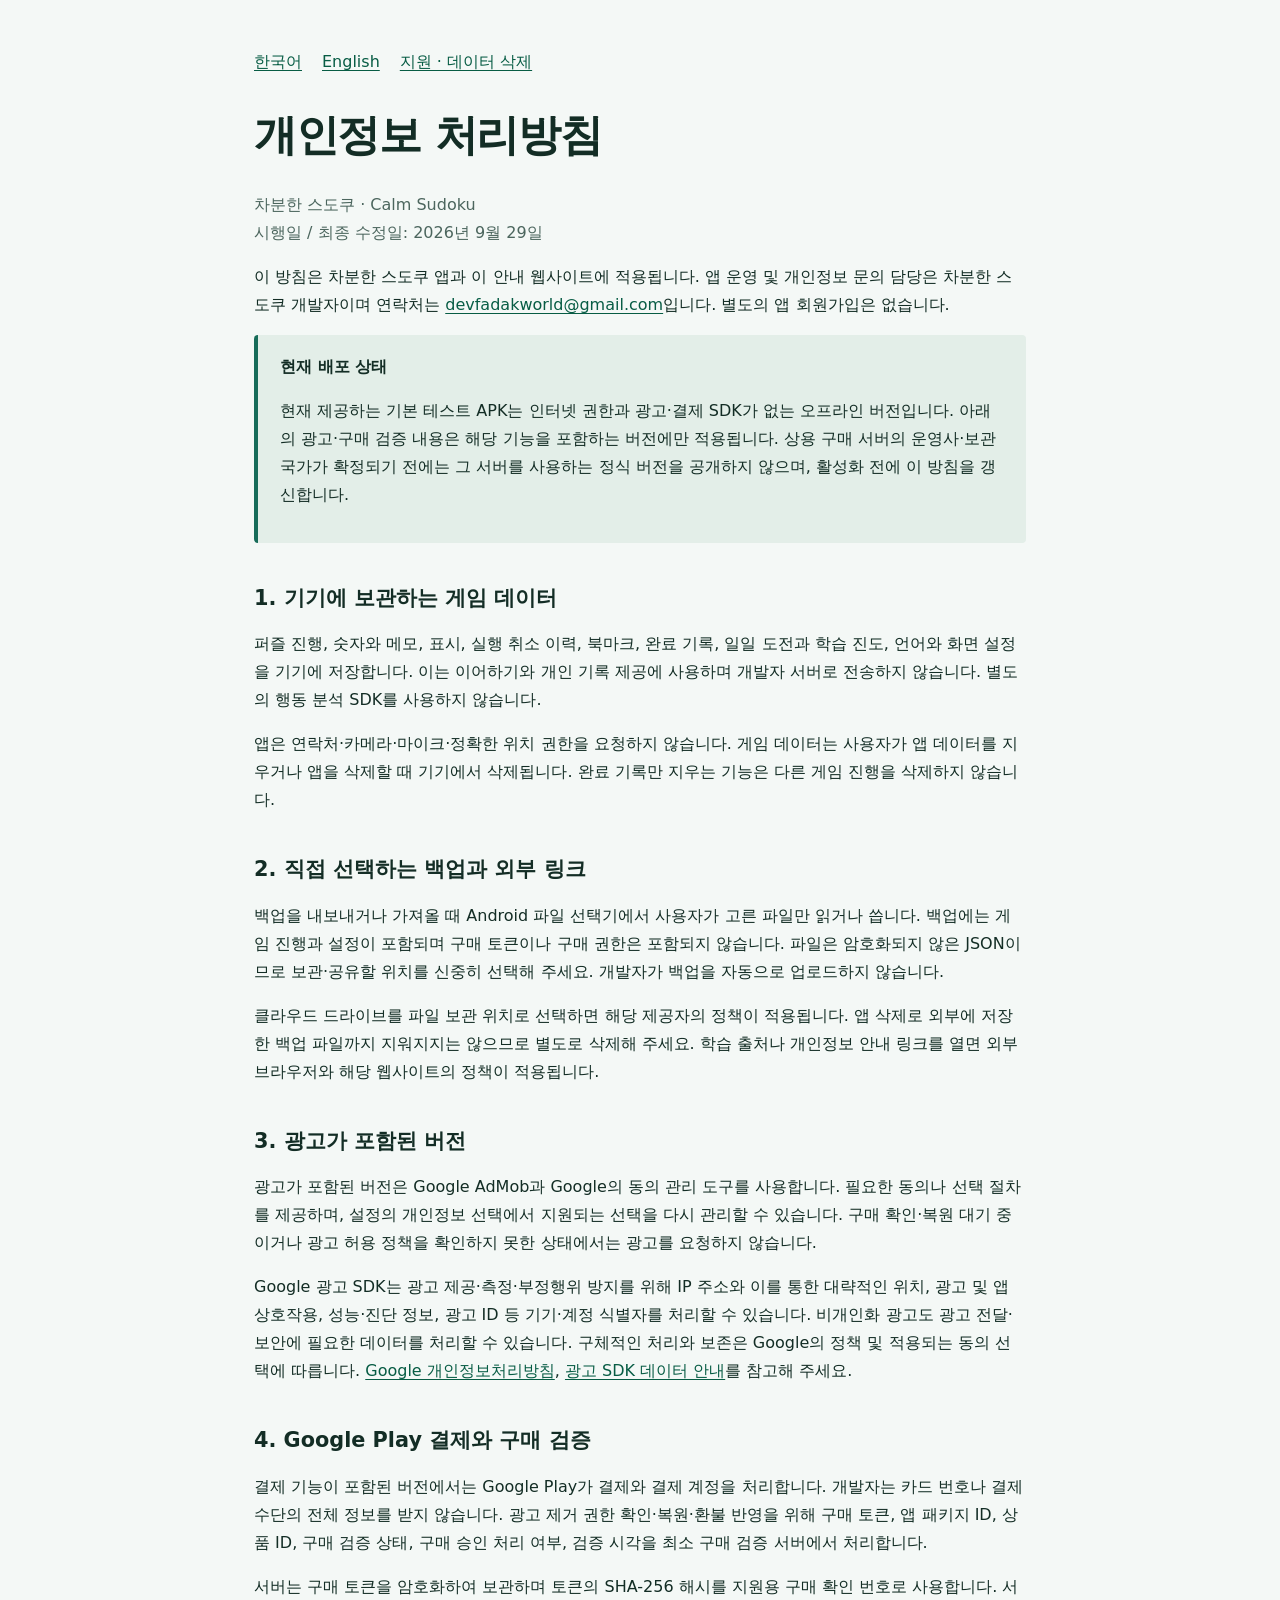
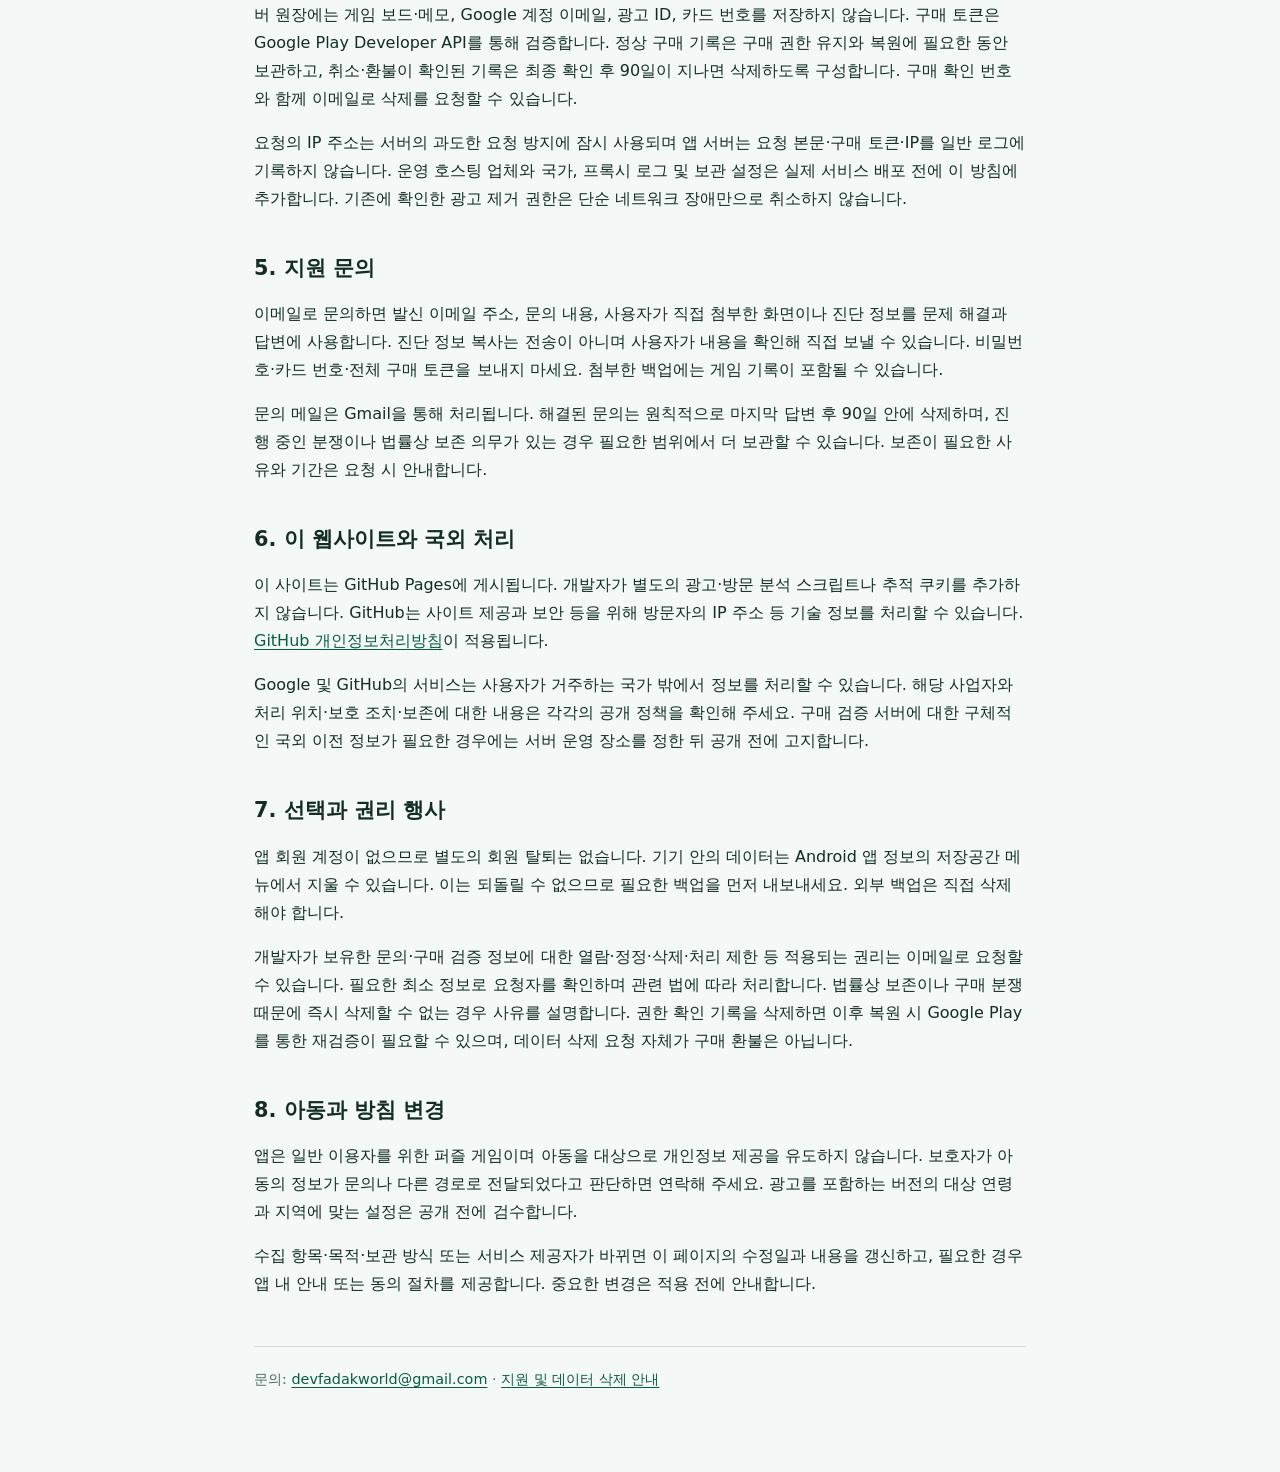
==== index.html @ 7352ee3d "Publish bilingual Sudoku privacy policy and support" ====
<!doctype html><html lang="ko"><head><meta charset="utf-8"><meta name="viewport" content="width=device-width,initial-scale=1"><meta name="description" content="차분한 스도쿠의 개인정보 처리방침과 데이터 삭제 안내"><meta http-equiv="Content-Security-Policy" content="default-src 'none'; style-src 'self'; base-uri 'none'; form-action 'none'"><title>개인정보 처리방침 · 차분한 스도쿠</title><link rel="stylesheet" href="style.css"></head><body><main>
<nav aria-label="언어와 지원"><a href="index.html" aria-current="page">한국어</a><a href="en.html" lang="en">English</a><a href="support.html">지원 · 데이터 삭제</a></nav>
<h1>개인정보 처리방침</h1><p class="meta">차분한 스도쿠 · Calm Sudoku<br>시행일 / 최종 수정일: 2026년 9월 29일</p>
<p>이 방침은 차분한 스도쿠 앱과 이 안내 웹사이트에 적용됩니다. 앱 운영 및 개인정보 문의 담당은 차분한 스도쿠 개발자이며 연락처는 <a href="mailto:devfadakworld@gmail.com">devfadakworld@gmail.com</a>입니다. 별도의 앱 회원가입은 없습니다.</p>
<div class="notice"><strong>현재 배포 상태</strong><p>현재 제공하는 기본 테스트 APK는 인터넷 권한과 광고·결제 SDK가 없는 오프라인 버전입니다. 아래의 광고·구매 검증 내용은 해당 기능을 포함하는 버전에만 적용됩니다. 상용 구매 서버의 운영사·보관 국가가 확정되기 전에는 그 서버를 사용하는 정식 버전을 공개하지 않으며, 활성화 전에 이 방침을 갱신합니다.</p></div>
<h2>1. 기기에 보관하는 게임 데이터</h2><p>퍼즐 진행, 숫자와 메모, 표시, 실행 취소 이력, 북마크, 완료 기록, 일일 도전과 학습 진도, 언어와 화면 설정을 기기에 저장합니다. 이는 이어하기와 개인 기록 제공에 사용하며 개발자 서버로 전송하지 않습니다. 별도의 행동 분석 SDK를 사용하지 않습니다.</p><p>앱은 연락처·카메라·마이크·정확한 위치 권한을 요청하지 않습니다. 게임 데이터는 사용자가 앱 데이터를 지우거나 앱을 삭제할 때 기기에서 삭제됩니다. 완료 기록만 지우는 기능은 다른 게임 진행을 삭제하지 않습니다.</p>
<h2>2. 직접 선택하는 백업과 외부 링크</h2><p>백업을 내보내거나 가져올 때 Android 파일 선택기에서 사용자가 고른 파일만 읽거나 씁니다. 백업에는 게임 진행과 설정이 포함되며 구매 토큰이나 구매 권한은 포함되지 않습니다. 파일은 암호화되지 않은 JSON이므로 보관·공유할 위치를 신중히 선택해 주세요. 개발자가 백업을 자동으로 업로드하지 않습니다.</p><p>클라우드 드라이브를 파일 보관 위치로 선택하면 해당 제공자의 정책이 적용됩니다. 앱 삭제로 외부에 저장한 백업 파일까지 지워지지는 않으므로 별도로 삭제해 주세요. 학습 출처나 개인정보 안내 링크를 열면 외부 브라우저와 해당 웹사이트의 정책이 적용됩니다.</p>
<h2>3. 광고가 포함된 버전</h2><p>광고가 포함된 버전은 Google AdMob과 Google의 동의 관리 도구를 사용합니다. 필요한 동의나 선택 절차를 제공하며, 설정의 개인정보 선택에서 지원되는 선택을 다시 관리할 수 있습니다. 구매 확인·복원 대기 중이거나 광고 허용 정책을 확인하지 못한 상태에서는 광고를 요청하지 않습니다.</p><p>Google 광고 SDK는 광고 제공·측정·부정행위 방지를 위해 IP 주소와 이를 통한 대략적인 위치, 광고 및 앱 상호작용, 성능·진단 정보, 광고 ID 등 기기·계정 식별자를 처리할 수 있습니다. 비개인화 광고도 광고 전달·보안에 필요한 데이터를 처리할 수 있습니다. 구체적인 처리와 보존은 Google의 정책 및 적용되는 동의 선택에 따릅니다. <a href="https://policies.google.com/privacy">Google 개인정보처리방침</a>, <a href="https://developers.google.com/admob/android/privacy/play-data-disclosure">광고 SDK 데이터 안내</a>를 참고해 주세요.</p>
<h2>4. Google Play 결제와 구매 검증</h2><p>결제 기능이 포함된 버전에서는 Google Play가 결제와 결제 계정을 처리합니다. 개발자는 카드 번호나 결제 수단의 전체 정보를 받지 않습니다. 광고 제거 권한 확인·복원·환불 반영을 위해 구매 토큰, 앱 패키지 ID, 상품 ID, 구매 검증 상태, 구매 승인 처리 여부, 검증 시각을 최소 구매 검증 서버에서 처리합니다.</p><p>서버는 구매 토큰을 암호화하여 보관하며 토큰의 SHA-256 해시를 지원용 구매 확인 번호로 사용합니다. 서버 원장에는 게임 보드·메모, Google 계정 이메일, 광고 ID, 카드 번호를 저장하지 않습니다. 구매 토큰은 Google Play Developer API를 통해 검증합니다. 정상 구매 기록은 구매 권한 유지와 복원에 필요한 동안 보관하고, 취소·환불이 확인된 기록은 최종 확인 후 90일이 지나면 삭제하도록 구성합니다. 구매 확인 번호와 함께 이메일로 삭제를 요청할 수 있습니다.</p><p>요청의 IP 주소는 서버의 과도한 요청 방지에 잠시 사용되며 앱 서버는 요청 본문·구매 토큰·IP를 일반 로그에 기록하지 않습니다. 운영 호스팅 업체와 국가, 프록시 로그 및 보관 설정은 실제 서비스 배포 전에 이 방침에 추가합니다. 기존에 확인한 광고 제거 권한은 단순 네트워크 장애만으로 취소하지 않습니다.</p>
<h2>5. 지원 문의</h2><p>이메일로 문의하면 발신 이메일 주소, 문의 내용, 사용자가 직접 첨부한 화면이나 진단 정보를 문제 해결과 답변에 사용합니다. 진단 정보 복사는 전송이 아니며 사용자가 내용을 확인해 직접 보낼 수 있습니다. 비밀번호·카드 번호·전체 구매 토큰을 보내지 마세요. 첨부한 백업에는 게임 기록이 포함될 수 있습니다.</p><p>문의 메일은 Gmail을 통해 처리됩니다. 해결된 문의는 원칙적으로 마지막 답변 후 90일 안에 삭제하며, 진행 중인 분쟁이나 법률상 보존 의무가 있는 경우 필요한 범위에서 더 보관할 수 있습니다. 보존이 필요한 사유와 기간은 요청 시 안내합니다.</p>
<h2>6. 이 웹사이트와 국외 처리</h2><p>이 사이트는 GitHub Pages에 게시됩니다. 개발자가 별도의 광고·방문 분석 스크립트나 추적 쿠키를 추가하지 않습니다. GitHub는 사이트 제공과 보안 등을 위해 방문자의 IP 주소 등 기술 정보를 처리할 수 있습니다. <a href="https://docs.github.com/en/site-policy/privacy-policies/github-general-privacy-statement">GitHub 개인정보처리방침</a>이 적용됩니다.</p><p>Google 및 GitHub의 서비스는 사용자가 거주하는 국가 밖에서 정보를 처리할 수 있습니다. 해당 사업자와 처리 위치·보호 조치·보존에 대한 내용은 각각의 공개 정책을 확인해 주세요. 구매 검증 서버에 대한 구체적인 국외 이전 정보가 필요한 경우에는 서버 운영 장소를 정한 뒤 공개 전에 고지합니다.</p>
<h2>7. 선택과 권리 행사</h2><p>앱 회원 계정이 없으므로 별도의 회원 탈퇴는 없습니다. 기기 안의 데이터는 Android 앱 정보의 저장공간 메뉴에서 지울 수 있습니다. 이는 되돌릴 수 없으므로 필요한 백업을 먼저 내보내세요. 외부 백업은 직접 삭제해야 합니다.</p><p>개발자가 보유한 문의·구매 검증 정보에 대한 열람·정정·삭제·처리 제한 등 적용되는 권리는 이메일로 요청할 수 있습니다. 필요한 최소 정보로 요청자를 확인하며 관련 법에 따라 처리합니다. 법률상 보존이나 구매 분쟁 때문에 즉시 삭제할 수 없는 경우 사유를 설명합니다. 권한 확인 기록을 삭제하면 이후 복원 시 Google Play를 통한 재검증이 필요할 수 있으며, 데이터 삭제 요청 자체가 구매 환불은 아닙니다.</p>
<h2>8. 아동과 방침 변경</h2><p>앱은 일반 이용자를 위한 퍼즐 게임이며 아동을 대상으로 개인정보 제공을 유도하지 않습니다. 보호자가 아동의 정보가 문의나 다른 경로로 전달되었다고 판단하면 연락해 주세요. 광고를 포함하는 버전의 대상 연령과 지역에 맞는 설정은 공개 전에 검수합니다.</p><p>수집 항목·목적·보관 방식 또는 서비스 제공자가 바뀌면 이 페이지의 수정일과 내용을 갱신하고, 필요한 경우 앱 내 안내 또는 동의 절차를 제공합니다. 중요한 변경은 적용 전에 안내합니다.</p>
<footer>문의: <a href="mailto:devfadakworld@gmail.com">devfadakworld@gmail.com</a> · <a href="support.html">지원 및 데이터 삭제 안내</a></footer>
</main></body></html>
---- style.css ----
:root{font-family:system-ui,-apple-system,'Segoe UI',sans-serif;color:#132d25;background:#f4f8f6;line-height:1.75}*{box-sizing:border-box}body{margin:0}main{max-width:820px;margin:auto;padding:48px 24px 80px}nav{display:flex;gap:20px;flex-wrap:wrap;margin-bottom:32px}a{color:#075c44;text-underline-offset:3px}a:focus-visible{outline:3px solid #176c59;outline-offset:4px}h1{font-size:clamp(1.8rem,6vw,2.7rem);line-height:1.25;letter-spacing:-.03em}h2{font-size:1.3rem;line-height:1.45;margin-top:40px}p,li{overflow-wrap:anywhere}li{margin:8px 0}.meta{color:#4c665e}.notice{padding:18px 22px;background:#e3eee8;border-left:4px solid #176c59;border-radius:4px}footer{border-top:1px solid #cadbd1;margin-top:48px;padding-top:20px;color:#4c665e;font-size:.9rem}@media(prefers-color-scheme:dark){:root{background:#10231c;color:#edf6f1}a{color:#99e3c6}.notice{background:#203e31}.meta,footer{color:#b2c7bc}}
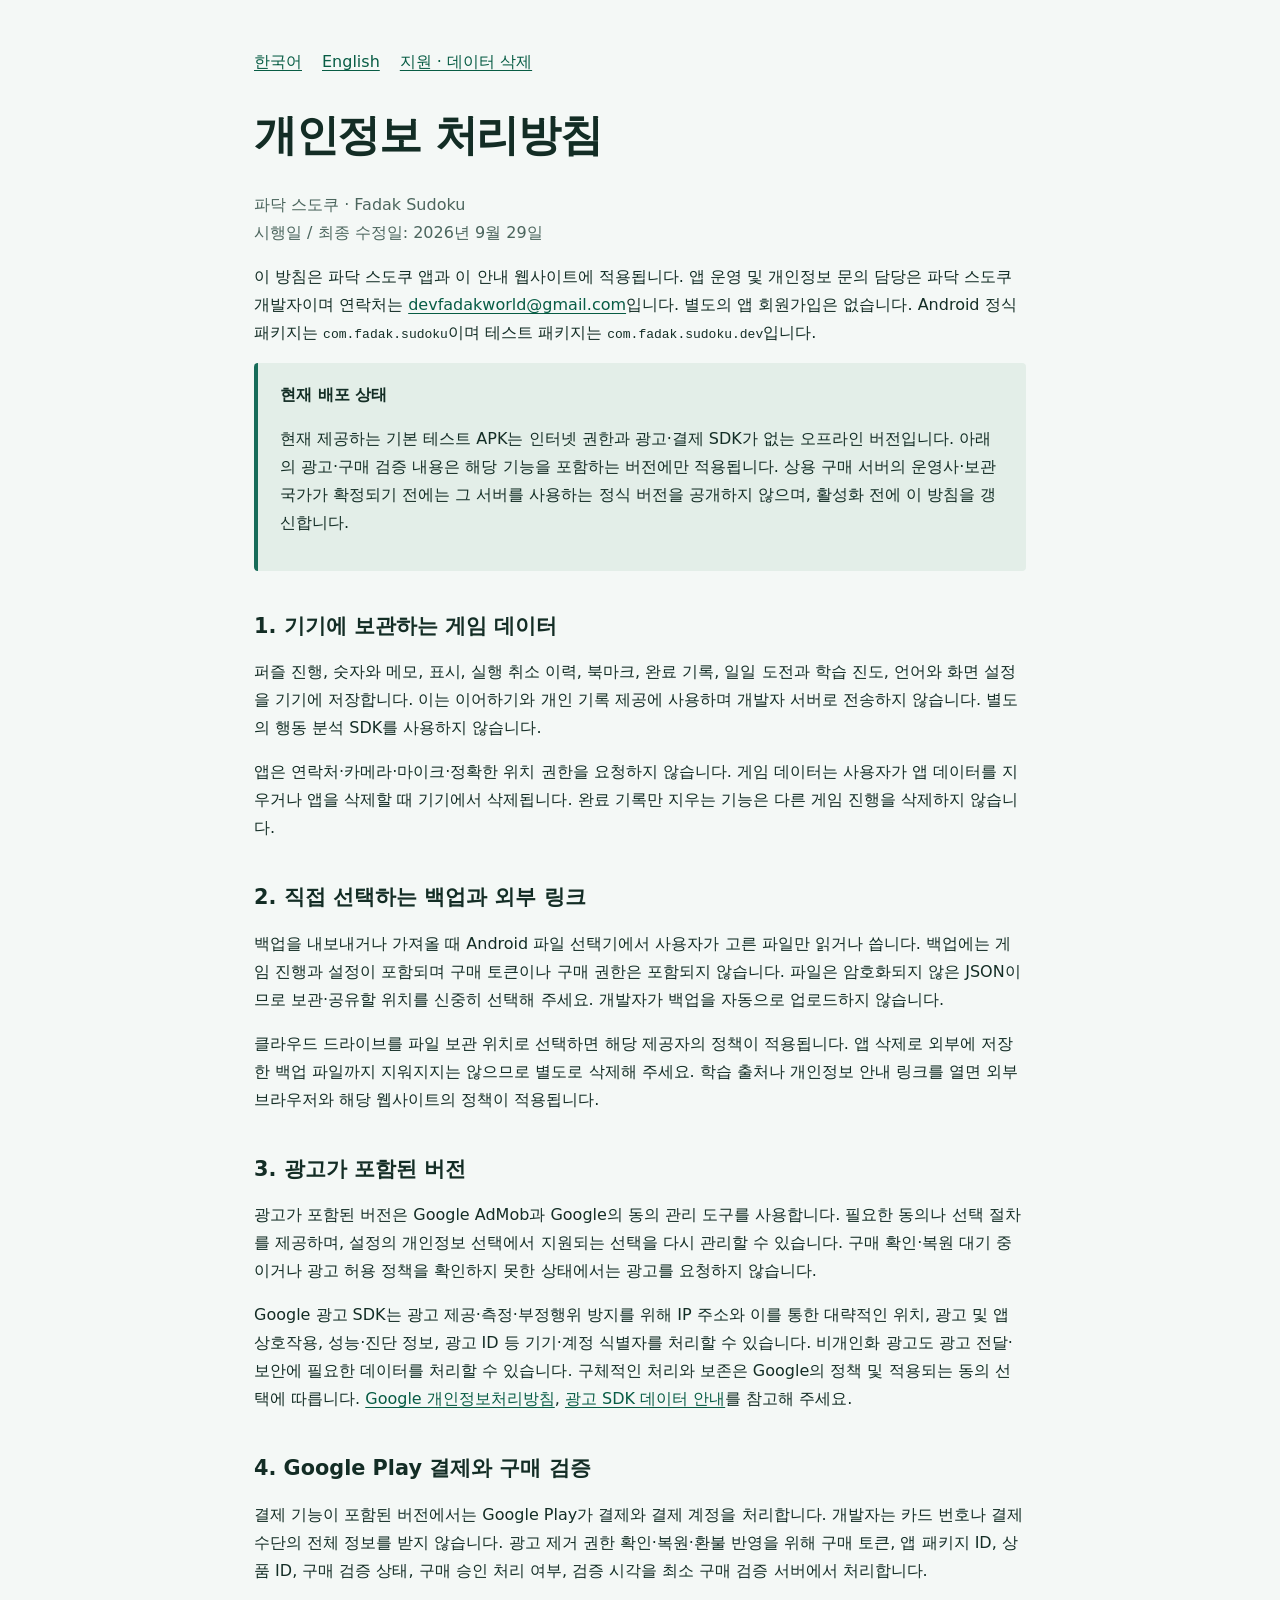
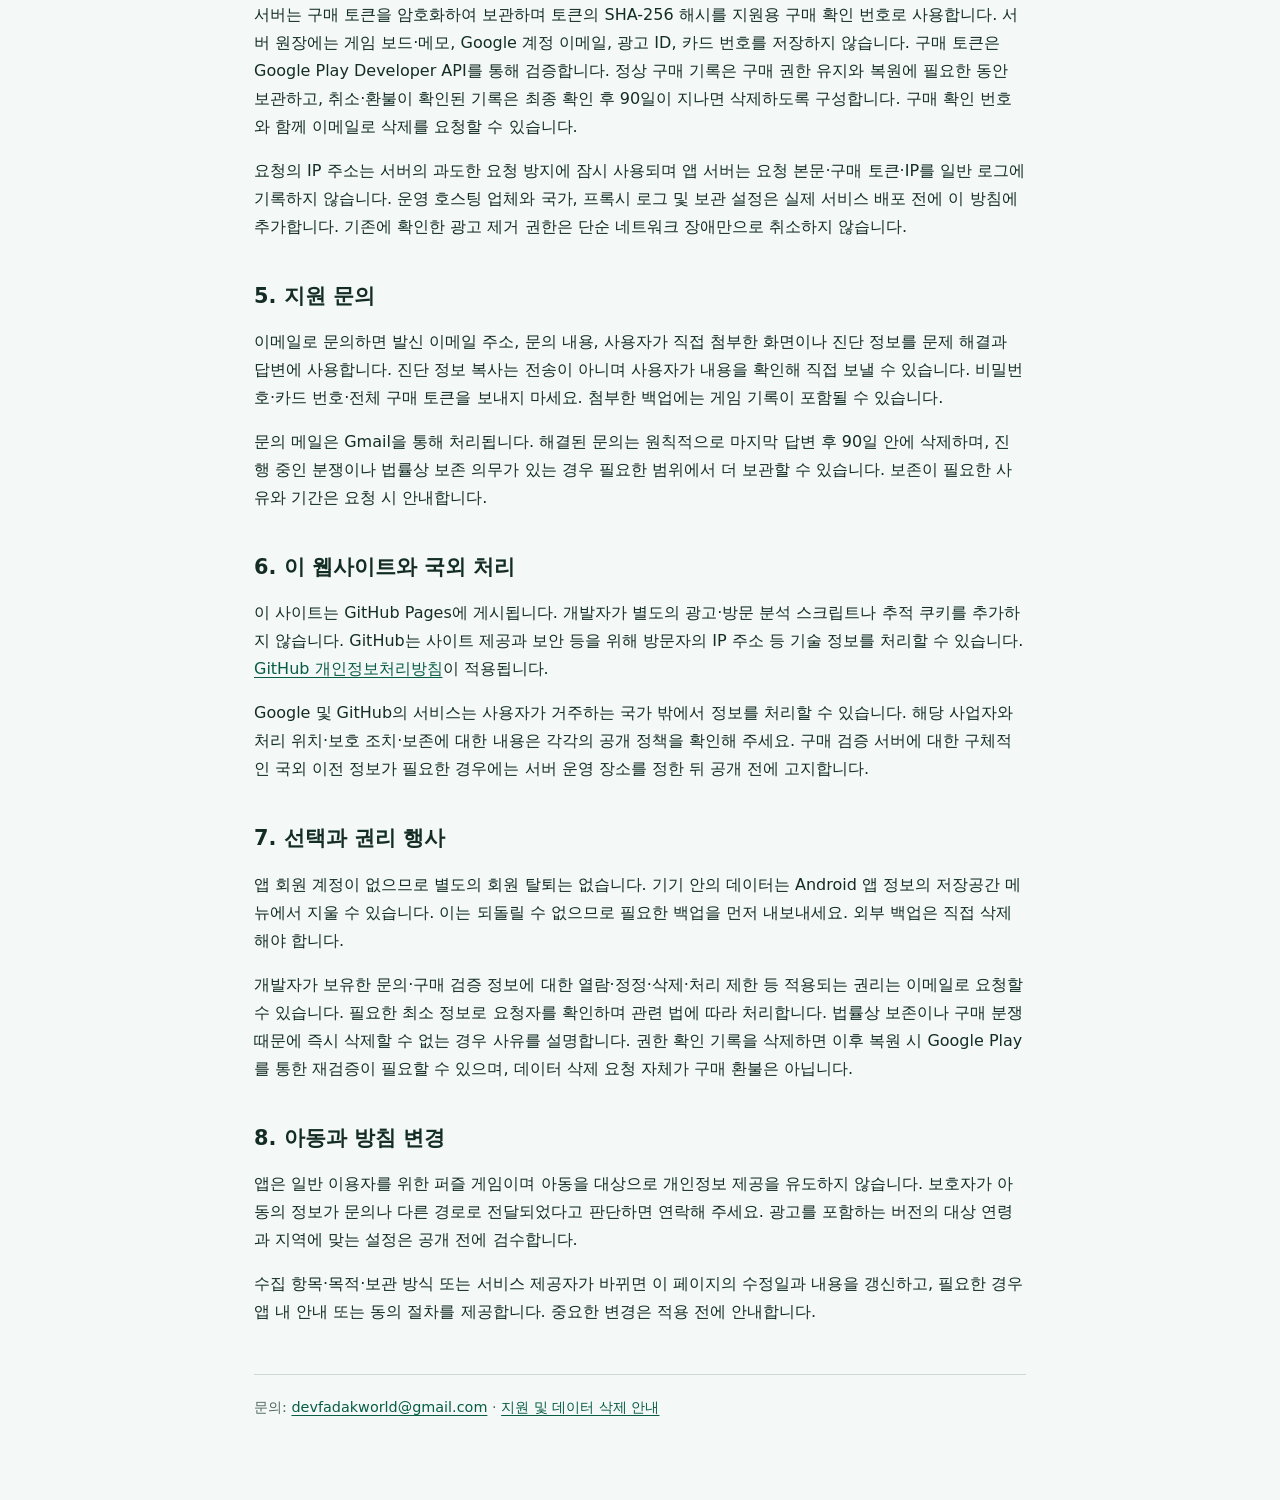
==== commit 63a9f1db: "Set Fadak Sudoku app identity and Android package" ====
--- a/index.html
+++ b/index.html
@@ -1,7 +1,7 @@
-<!doctype html><html lang="ko"><head><meta charset="utf-8"><meta name="viewport" content="width=device-width,initial-scale=1"><meta name="description" content="차분한 스도쿠의 개인정보 처리방침과 데이터 삭제 안내"><meta http-equiv="Content-Security-Policy" content="default-src 'none'; style-src 'self'; base-uri 'none'; form-action 'none'"><title>개인정보 처리방침 · 차분한 스도쿠</title><link rel="stylesheet" href="style.css"></head><body><main>
+<!doctype html><html lang="ko"><head><meta charset="utf-8"><meta name="viewport" content="width=device-width,initial-scale=1"><meta name="description" content="파닥 스도쿠의 개인정보 처리방침과 데이터 삭제 안내"><meta http-equiv="Content-Security-Policy" content="default-src 'none'; style-src 'self'; base-uri 'none'; form-action 'none'"><title>개인정보 처리방침 · 파닥 스도쿠</title><link rel="stylesheet" href="style.css"></head><body><main>
 <nav aria-label="언어와 지원"><a href="index.html" aria-current="page">한국어</a><a href="en.html" lang="en">English</a><a href="support.html">지원 · 데이터 삭제</a></nav>
-<h1>개인정보 처리방침</h1><p class="meta">차분한 스도쿠 · Calm Sudoku<br>시행일 / 최종 수정일: 2026년 9월 29일</p>
-<p>이 방침은 차분한 스도쿠 앱과 이 안내 웹사이트에 적용됩니다. 앱 운영 및 개인정보 문의 담당은 차분한 스도쿠 개발자이며 연락처는 <a href="mailto:devfadakworld@gmail.com">devfadakworld@gmail.com</a>입니다. 별도의 앱 회원가입은 없습니다.</p>
+<h1>개인정보 처리방침</h1><p class="meta">파닥 스도쿠 · Fadak Sudoku<br>시행일 / 최종 수정일: 2026년 9월 29일</p>
+<p>이 방침은 파닥 스도쿠 앱과 이 안내 웹사이트에 적용됩니다. 앱 운영 및 개인정보 문의 담당은 파닥 스도쿠 개발자이며 연락처는 <a href="mailto:devfadakworld@gmail.com">devfadakworld@gmail.com</a>입니다. 별도의 앱 회원가입은 없습니다. Android 정식 패키지는 <code>com.fadak.sudoku</code>이며 테스트 패키지는 <code>com.fadak.sudoku.dev</code>입니다.</p>
 <div class="notice"><strong>현재 배포 상태</strong><p>현재 제공하는 기본 테스트 APK는 인터넷 권한과 광고·결제 SDK가 없는 오프라인 버전입니다. 아래의 광고·구매 검증 내용은 해당 기능을 포함하는 버전에만 적용됩니다. 상용 구매 서버의 운영사·보관 국가가 확정되기 전에는 그 서버를 사용하는 정식 버전을 공개하지 않으며, 활성화 전에 이 방침을 갱신합니다.</p></div>
 <h2>1. 기기에 보관하는 게임 데이터</h2><p>퍼즐 진행, 숫자와 메모, 표시, 실행 취소 이력, 북마크, 완료 기록, 일일 도전과 학습 진도, 언어와 화면 설정을 기기에 저장합니다. 이는 이어하기와 개인 기록 제공에 사용하며 개발자 서버로 전송하지 않습니다. 별도의 행동 분석 SDK를 사용하지 않습니다.</p><p>앱은 연락처·카메라·마이크·정확한 위치 권한을 요청하지 않습니다. 게임 데이터는 사용자가 앱 데이터를 지우거나 앱을 삭제할 때 기기에서 삭제됩니다. 완료 기록만 지우는 기능은 다른 게임 진행을 삭제하지 않습니다.</p>
 <h2>2. 직접 선택하는 백업과 외부 링크</h2><p>백업을 내보내거나 가져올 때 Android 파일 선택기에서 사용자가 고른 파일만 읽거나 씁니다. 백업에는 게임 진행과 설정이 포함되며 구매 토큰이나 구매 권한은 포함되지 않습니다. 파일은 암호화되지 않은 JSON이므로 보관·공유할 위치를 신중히 선택해 주세요. 개발자가 백업을 자동으로 업로드하지 않습니다.</p><p>클라우드 드라이브를 파일 보관 위치로 선택하면 해당 제공자의 정책이 적용됩니다. 앱 삭제로 외부에 저장한 백업 파일까지 지워지지는 않으므로 별도로 삭제해 주세요. 학습 출처나 개인정보 안내 링크를 열면 외부 브라우저와 해당 웹사이트의 정책이 적용됩니다.</p>
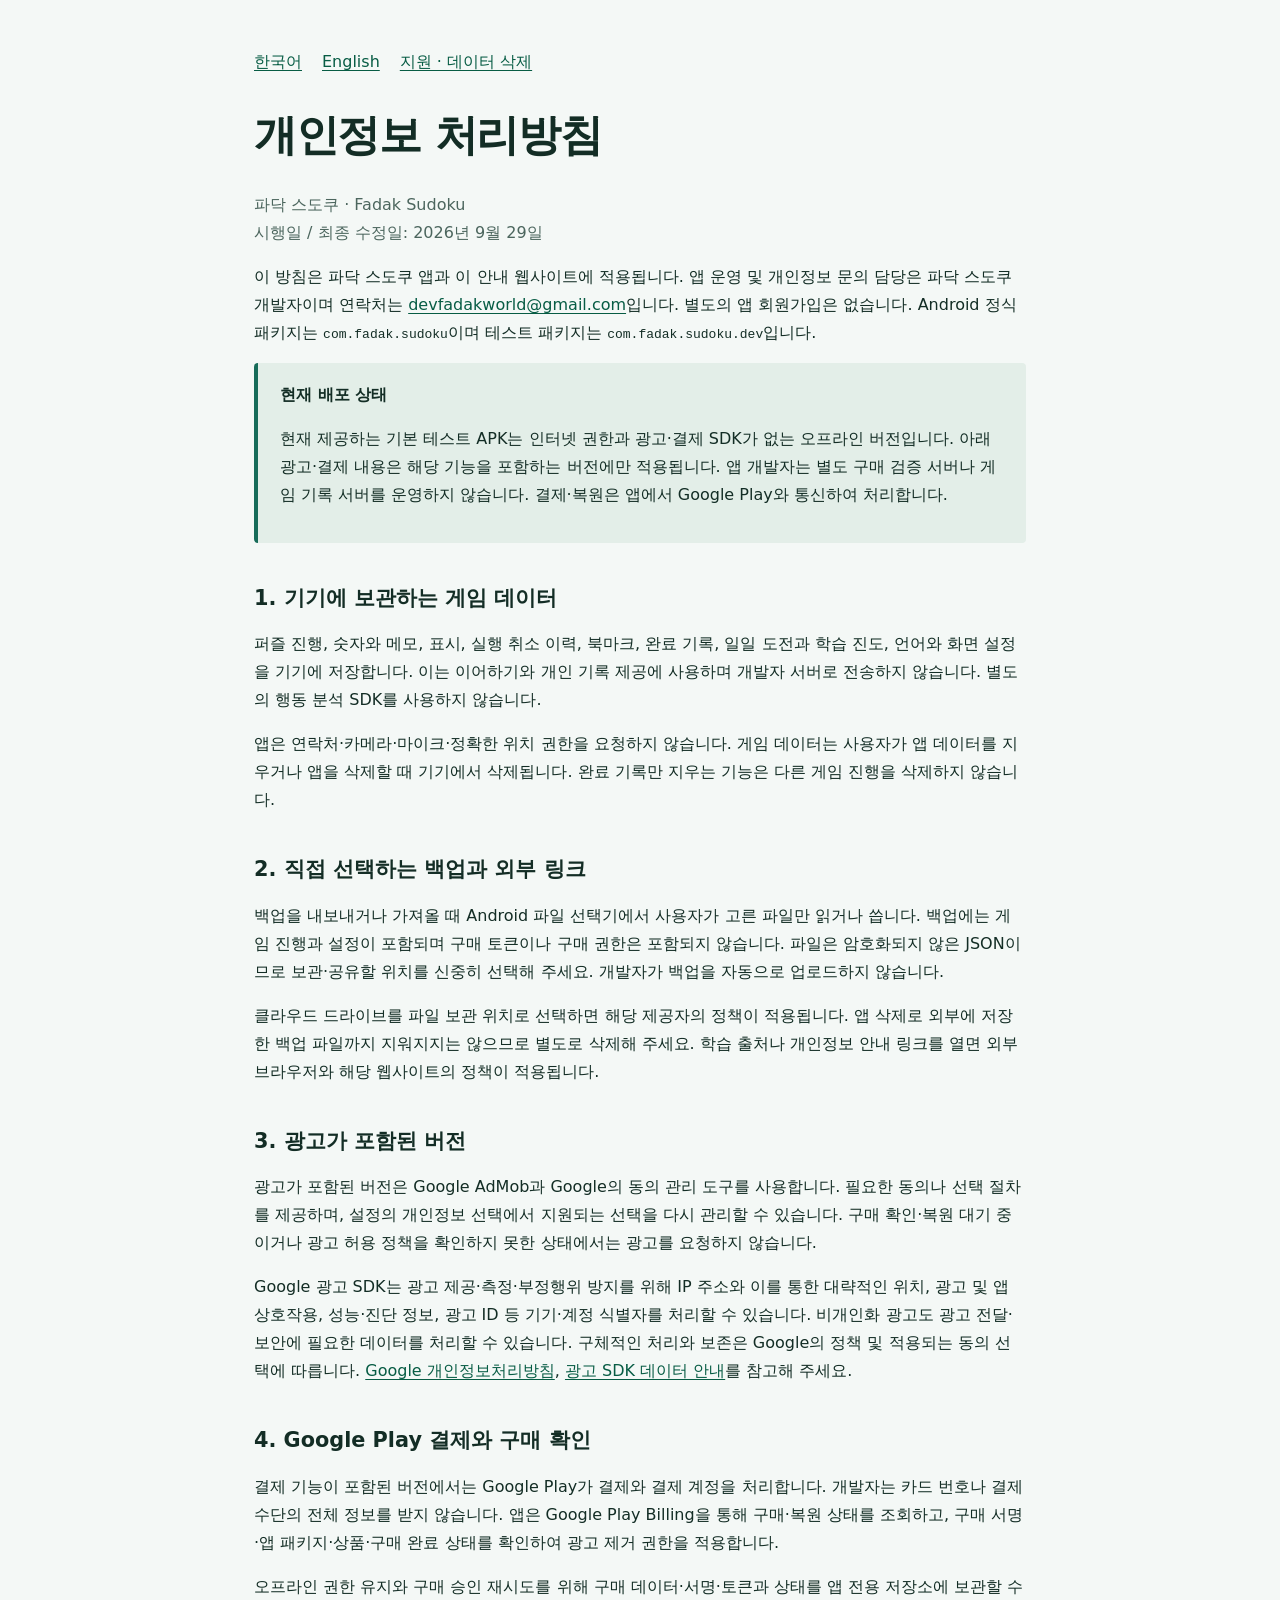
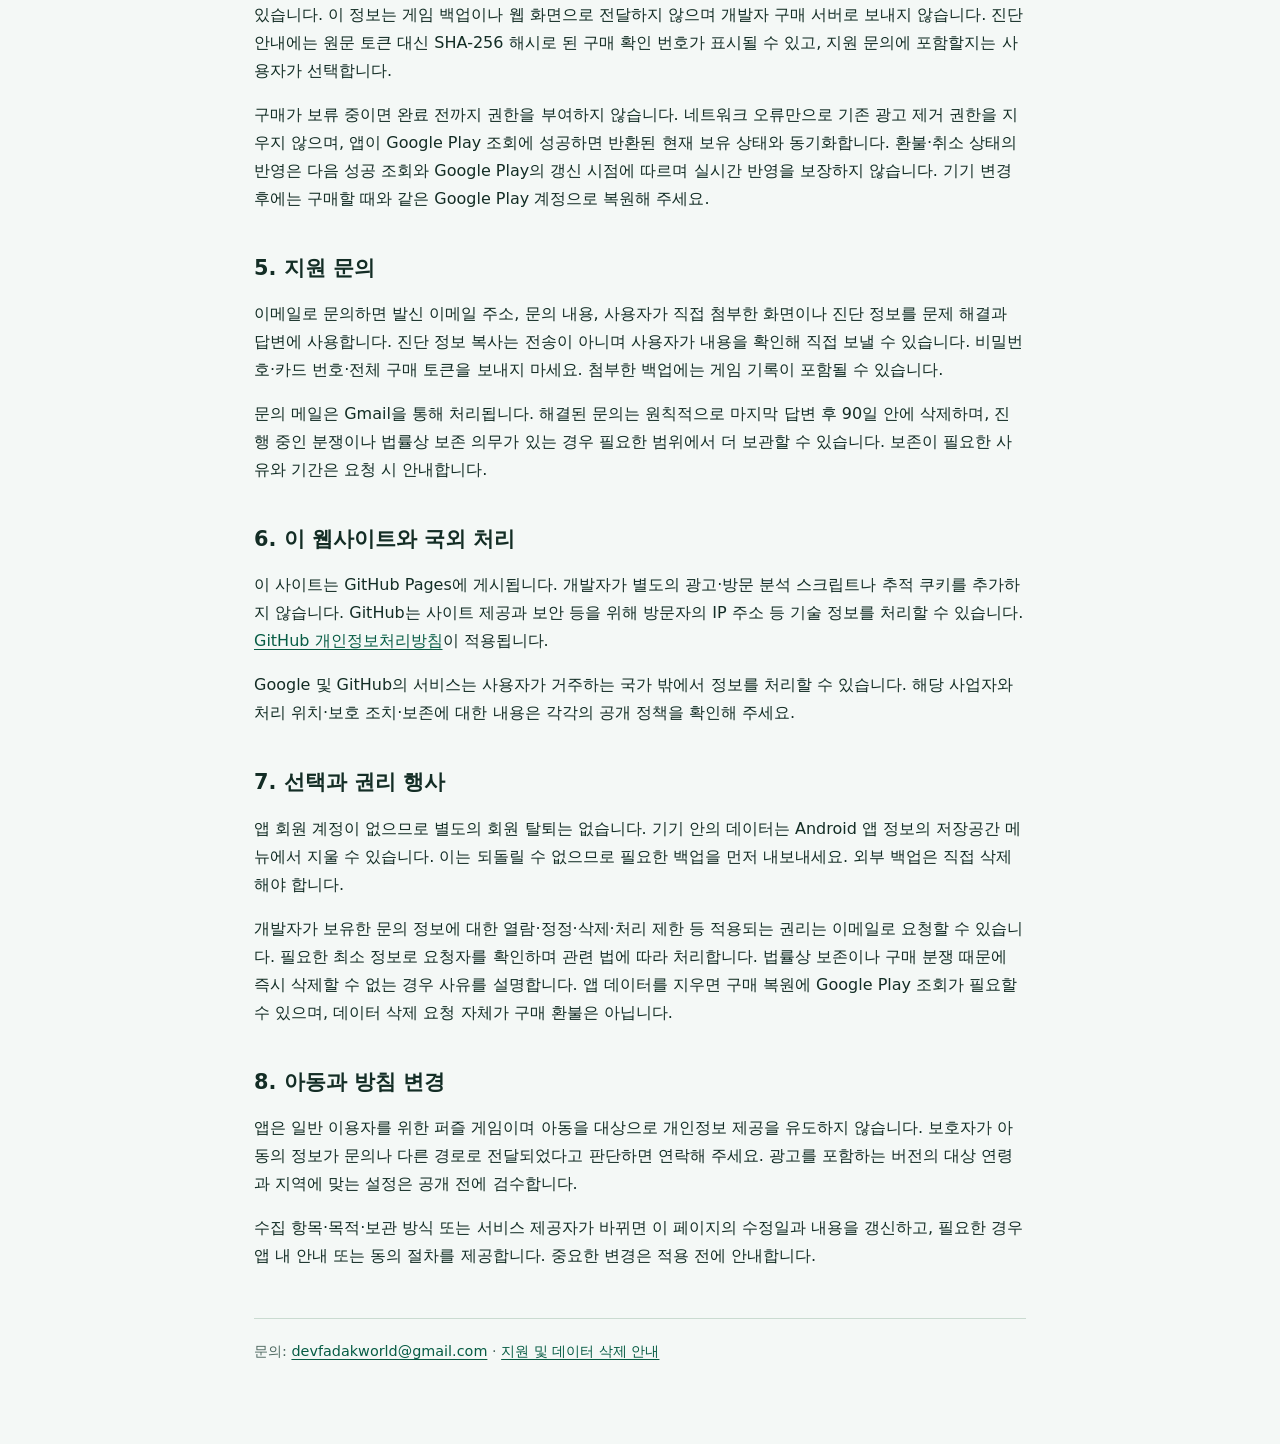
==== commit 418228c8: "Document client-only Play Billing and local purchase storage" ====
--- a/index.html
+++ b/index.html
@@ -2,14 +2,14 @@
 <nav aria-label="언어와 지원"><a href="index.html" aria-current="page">한국어</a><a href="en.html" lang="en">English</a><a href="support.html">지원 · 데이터 삭제</a></nav>
 <h1>개인정보 처리방침</h1><p class="meta">파닥 스도쿠 · Fadak Sudoku<br>시행일 / 최종 수정일: 2026년 9월 29일</p>
 <p>이 방침은 파닥 스도쿠 앱과 이 안내 웹사이트에 적용됩니다. 앱 운영 및 개인정보 문의 담당은 파닥 스도쿠 개발자이며 연락처는 <a href="mailto:devfadakworld@gmail.com">devfadakworld@gmail.com</a>입니다. 별도의 앱 회원가입은 없습니다. Android 정식 패키지는 <code>com.fadak.sudoku</code>이며 테스트 패키지는 <code>com.fadak.sudoku.dev</code>입니다.</p>
-<div class="notice"><strong>현재 배포 상태</strong><p>현재 제공하는 기본 테스트 APK는 인터넷 권한과 광고·결제 SDK가 없는 오프라인 버전입니다. 아래의 광고·구매 검증 내용은 해당 기능을 포함하는 버전에만 적용됩니다. 상용 구매 서버의 운영사·보관 국가가 확정되기 전에는 그 서버를 사용하는 정식 버전을 공개하지 않으며, 활성화 전에 이 방침을 갱신합니다.</p></div>
+<div class="notice"><strong>현재 배포 상태</strong><p>현재 제공하는 기본 테스트 APK는 인터넷 권한과 광고·결제 SDK가 없는 오프라인 버전입니다. 아래 광고·결제 내용은 해당 기능을 포함하는 버전에만 적용됩니다. 앱 개발자는 별도 구매 검증 서버나 게임 기록 서버를 운영하지 않습니다. 결제·복원은 앱에서 Google Play와 통신하여 처리합니다.</p></div>
 <h2>1. 기기에 보관하는 게임 데이터</h2><p>퍼즐 진행, 숫자와 메모, 표시, 실행 취소 이력, 북마크, 완료 기록, 일일 도전과 학습 진도, 언어와 화면 설정을 기기에 저장합니다. 이는 이어하기와 개인 기록 제공에 사용하며 개발자 서버로 전송하지 않습니다. 별도의 행동 분석 SDK를 사용하지 않습니다.</p><p>앱은 연락처·카메라·마이크·정확한 위치 권한을 요청하지 않습니다. 게임 데이터는 사용자가 앱 데이터를 지우거나 앱을 삭제할 때 기기에서 삭제됩니다. 완료 기록만 지우는 기능은 다른 게임 진행을 삭제하지 않습니다.</p>
 <h2>2. 직접 선택하는 백업과 외부 링크</h2><p>백업을 내보내거나 가져올 때 Android 파일 선택기에서 사용자가 고른 파일만 읽거나 씁니다. 백업에는 게임 진행과 설정이 포함되며 구매 토큰이나 구매 권한은 포함되지 않습니다. 파일은 암호화되지 않은 JSON이므로 보관·공유할 위치를 신중히 선택해 주세요. 개발자가 백업을 자동으로 업로드하지 않습니다.</p><p>클라우드 드라이브를 파일 보관 위치로 선택하면 해당 제공자의 정책이 적용됩니다. 앱 삭제로 외부에 저장한 백업 파일까지 지워지지는 않으므로 별도로 삭제해 주세요. 학습 출처나 개인정보 안내 링크를 열면 외부 브라우저와 해당 웹사이트의 정책이 적용됩니다.</p>
 <h2>3. 광고가 포함된 버전</h2><p>광고가 포함된 버전은 Google AdMob과 Google의 동의 관리 도구를 사용합니다. 필요한 동의나 선택 절차를 제공하며, 설정의 개인정보 선택에서 지원되는 선택을 다시 관리할 수 있습니다. 구매 확인·복원 대기 중이거나 광고 허용 정책을 확인하지 못한 상태에서는 광고를 요청하지 않습니다.</p><p>Google 광고 SDK는 광고 제공·측정·부정행위 방지를 위해 IP 주소와 이를 통한 대략적인 위치, 광고 및 앱 상호작용, 성능·진단 정보, 광고 ID 등 기기·계정 식별자를 처리할 수 있습니다. 비개인화 광고도 광고 전달·보안에 필요한 데이터를 처리할 수 있습니다. 구체적인 처리와 보존은 Google의 정책 및 적용되는 동의 선택에 따릅니다. <a href="https://policies.google.com/privacy">Google 개인정보처리방침</a>, <a href="https://developers.google.com/admob/android/privacy/play-data-disclosure">광고 SDK 데이터 안내</a>를 참고해 주세요.</p>
-<h2>4. Google Play 결제와 구매 검증</h2><p>결제 기능이 포함된 버전에서는 Google Play가 결제와 결제 계정을 처리합니다. 개발자는 카드 번호나 결제 수단의 전체 정보를 받지 않습니다. 광고 제거 권한 확인·복원·환불 반영을 위해 구매 토큰, 앱 패키지 ID, 상품 ID, 구매 검증 상태, 구매 승인 처리 여부, 검증 시각을 최소 구매 검증 서버에서 처리합니다.</p><p>서버는 구매 토큰을 암호화하여 보관하며 토큰의 SHA-256 해시를 지원용 구매 확인 번호로 사용합니다. 서버 원장에는 게임 보드·메모, Google 계정 이메일, 광고 ID, 카드 번호를 저장하지 않습니다. 구매 토큰은 Google Play Developer API를 통해 검증합니다. 정상 구매 기록은 구매 권한 유지와 복원에 필요한 동안 보관하고, 취소·환불이 확인된 기록은 최종 확인 후 90일이 지나면 삭제하도록 구성합니다. 구매 확인 번호와 함께 이메일로 삭제를 요청할 수 있습니다.</p><p>요청의 IP 주소는 서버의 과도한 요청 방지에 잠시 사용되며 앱 서버는 요청 본문·구매 토큰·IP를 일반 로그에 기록하지 않습니다. 운영 호스팅 업체와 국가, 프록시 로그 및 보관 설정은 실제 서비스 배포 전에 이 방침에 추가합니다. 기존에 확인한 광고 제거 권한은 단순 네트워크 장애만으로 취소하지 않습니다.</p>
+<h2>4. Google Play 결제와 구매 확인</h2><p>결제 기능이 포함된 버전에서는 Google Play가 결제와 결제 계정을 처리합니다. 개발자는 카드 번호나 결제 수단의 전체 정보를 받지 않습니다. 앱은 Google Play Billing을 통해 구매·복원 상태를 조회하고, 구매 서명·앱 패키지·상품·구매 완료 상태를 확인하여 광고 제거 권한을 적용합니다.</p><p>오프라인 권한 유지와 구매 승인 재시도를 위해 구매 데이터·서명·토큰과 상태를 앱 전용 저장소에 보관할 수 있습니다. 이 정보는 게임 백업이나 웹 화면으로 전달하지 않으며 개발자 구매 서버로 보내지 않습니다. 진단 안내에는 원문 토큰 대신 SHA-256 해시로 된 구매 확인 번호가 표시될 수 있고, 지원 문의에 포함할지는 사용자가 선택합니다.</p><p>구매가 보류 중이면 완료 전까지 권한을 부여하지 않습니다. 네트워크 오류만으로 기존 광고 제거 권한을 지우지 않으며, 앱이 Google Play 조회에 성공하면 반환된 현재 보유 상태와 동기화합니다. 환불·취소 상태의 반영은 다음 성공 조회와 Google Play의 갱신 시점에 따르며 실시간 반영을 보장하지 않습니다. 기기 변경 후에는 구매할 때와 같은 Google Play 계정으로 복원해 주세요.</p>
 <h2>5. 지원 문의</h2><p>이메일로 문의하면 발신 이메일 주소, 문의 내용, 사용자가 직접 첨부한 화면이나 진단 정보를 문제 해결과 답변에 사용합니다. 진단 정보 복사는 전송이 아니며 사용자가 내용을 확인해 직접 보낼 수 있습니다. 비밀번호·카드 번호·전체 구매 토큰을 보내지 마세요. 첨부한 백업에는 게임 기록이 포함될 수 있습니다.</p><p>문의 메일은 Gmail을 통해 처리됩니다. 해결된 문의는 원칙적으로 마지막 답변 후 90일 안에 삭제하며, 진행 중인 분쟁이나 법률상 보존 의무가 있는 경우 필요한 범위에서 더 보관할 수 있습니다. 보존이 필요한 사유와 기간은 요청 시 안내합니다.</p>
-<h2>6. 이 웹사이트와 국외 처리</h2><p>이 사이트는 GitHub Pages에 게시됩니다. 개발자가 별도의 광고·방문 분석 스크립트나 추적 쿠키를 추가하지 않습니다. GitHub는 사이트 제공과 보안 등을 위해 방문자의 IP 주소 등 기술 정보를 처리할 수 있습니다. <a href="https://docs.github.com/en/site-policy/privacy-policies/github-general-privacy-statement">GitHub 개인정보처리방침</a>이 적용됩니다.</p><p>Google 및 GitHub의 서비스는 사용자가 거주하는 국가 밖에서 정보를 처리할 수 있습니다. 해당 사업자와 처리 위치·보호 조치·보존에 대한 내용은 각각의 공개 정책을 확인해 주세요. 구매 검증 서버에 대한 구체적인 국외 이전 정보가 필요한 경우에는 서버 운영 장소를 정한 뒤 공개 전에 고지합니다.</p>
-<h2>7. 선택과 권리 행사</h2><p>앱 회원 계정이 없으므로 별도의 회원 탈퇴는 없습니다. 기기 안의 데이터는 Android 앱 정보의 저장공간 메뉴에서 지울 수 있습니다. 이는 되돌릴 수 없으므로 필요한 백업을 먼저 내보내세요. 외부 백업은 직접 삭제해야 합니다.</p><p>개발자가 보유한 문의·구매 검증 정보에 대한 열람·정정·삭제·처리 제한 등 적용되는 권리는 이메일로 요청할 수 있습니다. 필요한 최소 정보로 요청자를 확인하며 관련 법에 따라 처리합니다. 법률상 보존이나 구매 분쟁 때문에 즉시 삭제할 수 없는 경우 사유를 설명합니다. 권한 확인 기록을 삭제하면 이후 복원 시 Google Play를 통한 재검증이 필요할 수 있으며, 데이터 삭제 요청 자체가 구매 환불은 아닙니다.</p>
+<h2>6. 이 웹사이트와 국외 처리</h2><p>이 사이트는 GitHub Pages에 게시됩니다. 개발자가 별도의 광고·방문 분석 스크립트나 추적 쿠키를 추가하지 않습니다. GitHub는 사이트 제공과 보안 등을 위해 방문자의 IP 주소 등 기술 정보를 처리할 수 있습니다. <a href="https://docs.github.com/en/site-policy/privacy-policies/github-general-privacy-statement">GitHub 개인정보처리방침</a>이 적용됩니다.</p><p>Google 및 GitHub의 서비스는 사용자가 거주하는 국가 밖에서 정보를 처리할 수 있습니다. 해당 사업자와 처리 위치·보호 조치·보존에 대한 내용은 각각의 공개 정책을 확인해 주세요.</p>
+<h2>7. 선택과 권리 행사</h2><p>앱 회원 계정이 없으므로 별도의 회원 탈퇴는 없습니다. 기기 안의 데이터는 Android 앱 정보의 저장공간 메뉴에서 지울 수 있습니다. 이는 되돌릴 수 없으므로 필요한 백업을 먼저 내보내세요. 외부 백업은 직접 삭제해야 합니다.</p><p>개발자가 보유한 문의 정보에 대한 열람·정정·삭제·처리 제한 등 적용되는 권리는 이메일로 요청할 수 있습니다. 필요한 최소 정보로 요청자를 확인하며 관련 법에 따라 처리합니다. 법률상 보존이나 구매 분쟁 때문에 즉시 삭제할 수 없는 경우 사유를 설명합니다. 앱 데이터를 지우면 구매 복원에 Google Play 조회가 필요할 수 있으며, 데이터 삭제 요청 자체가 구매 환불은 아닙니다.</p>
 <h2>8. 아동과 방침 변경</h2><p>앱은 일반 이용자를 위한 퍼즐 게임이며 아동을 대상으로 개인정보 제공을 유도하지 않습니다. 보호자가 아동의 정보가 문의나 다른 경로로 전달되었다고 판단하면 연락해 주세요. 광고를 포함하는 버전의 대상 연령과 지역에 맞는 설정은 공개 전에 검수합니다.</p><p>수집 항목·목적·보관 방식 또는 서비스 제공자가 바뀌면 이 페이지의 수정일과 내용을 갱신하고, 필요한 경우 앱 내 안내 또는 동의 절차를 제공합니다. 중요한 변경은 적용 전에 안내합니다.</p>
 <footer>문의: <a href="mailto:devfadakworld@gmail.com">devfadakworld@gmail.com</a> · <a href="support.html">지원 및 데이터 삭제 안내</a></footer>
 </main></body></html>
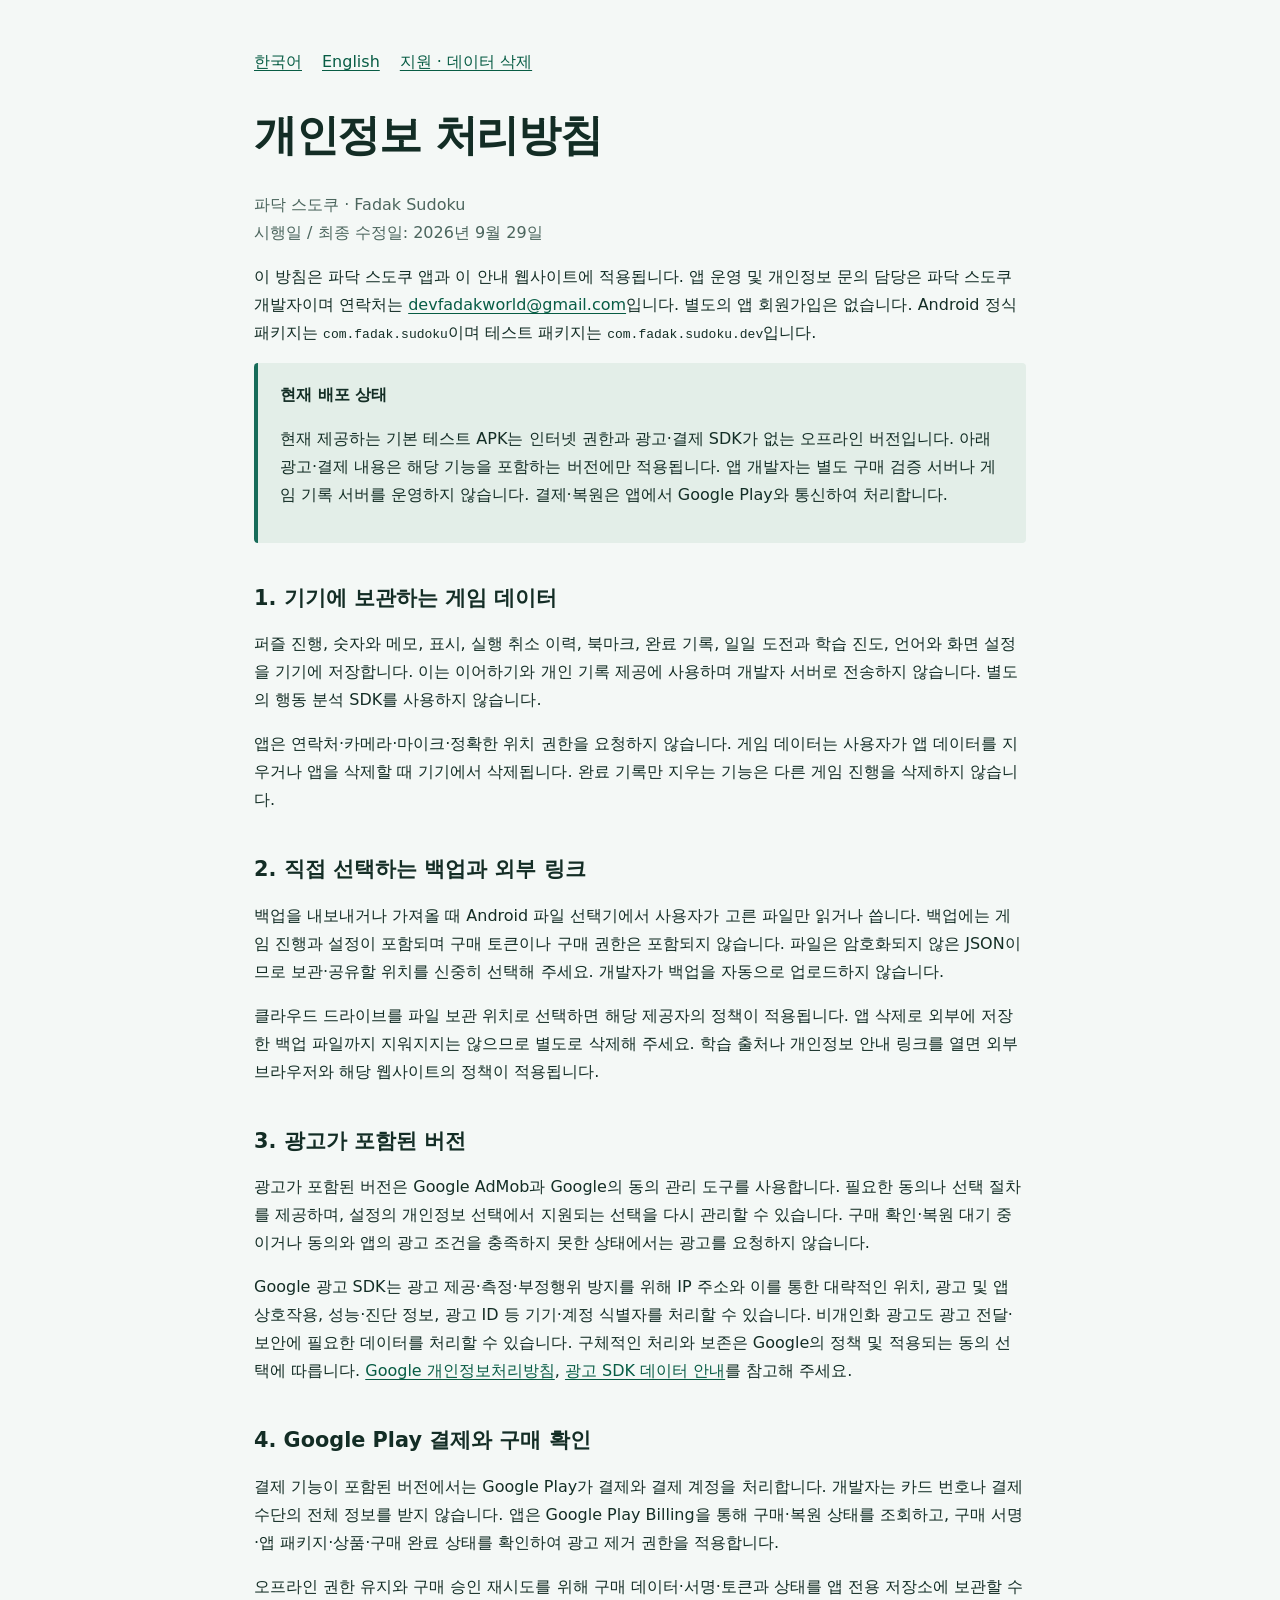
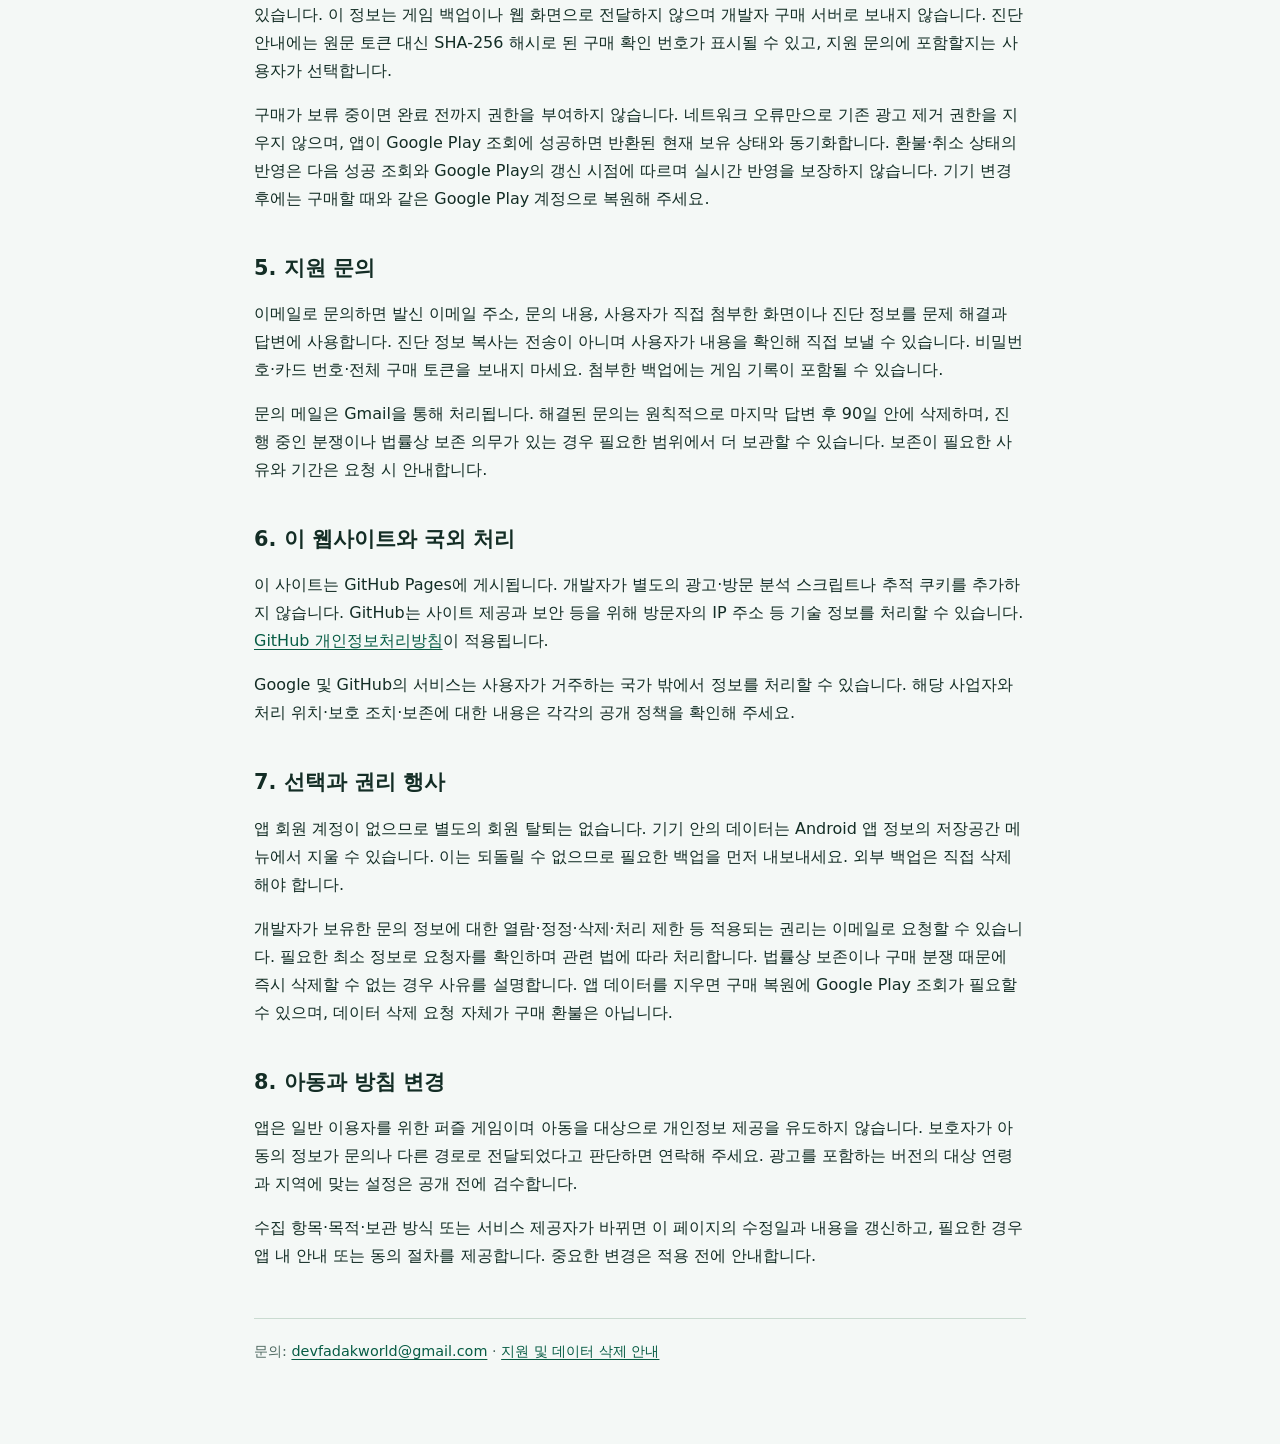
==== commit 1c0842e6: "Clarify local ad eligibility wording in Korean" ====
--- a/index.html
+++ b/index.html
@@ -5,7 +5,7 @@
 <div class="notice"><strong>현재 배포 상태</strong><p>현재 제공하는 기본 테스트 APK는 인터넷 권한과 광고·결제 SDK가 없는 오프라인 버전입니다. 아래 광고·결제 내용은 해당 기능을 포함하는 버전에만 적용됩니다. 앱 개발자는 별도 구매 검증 서버나 게임 기록 서버를 운영하지 않습니다. 결제·복원은 앱에서 Google Play와 통신하여 처리합니다.</p></div>
 <h2>1. 기기에 보관하는 게임 데이터</h2><p>퍼즐 진행, 숫자와 메모, 표시, 실행 취소 이력, 북마크, 완료 기록, 일일 도전과 학습 진도, 언어와 화면 설정을 기기에 저장합니다. 이는 이어하기와 개인 기록 제공에 사용하며 개발자 서버로 전송하지 않습니다. 별도의 행동 분석 SDK를 사용하지 않습니다.</p><p>앱은 연락처·카메라·마이크·정확한 위치 권한을 요청하지 않습니다. 게임 데이터는 사용자가 앱 데이터를 지우거나 앱을 삭제할 때 기기에서 삭제됩니다. 완료 기록만 지우는 기능은 다른 게임 진행을 삭제하지 않습니다.</p>
 <h2>2. 직접 선택하는 백업과 외부 링크</h2><p>백업을 내보내거나 가져올 때 Android 파일 선택기에서 사용자가 고른 파일만 읽거나 씁니다. 백업에는 게임 진행과 설정이 포함되며 구매 토큰이나 구매 권한은 포함되지 않습니다. 파일은 암호화되지 않은 JSON이므로 보관·공유할 위치를 신중히 선택해 주세요. 개발자가 백업을 자동으로 업로드하지 않습니다.</p><p>클라우드 드라이브를 파일 보관 위치로 선택하면 해당 제공자의 정책이 적용됩니다. 앱 삭제로 외부에 저장한 백업 파일까지 지워지지는 않으므로 별도로 삭제해 주세요. 학습 출처나 개인정보 안내 링크를 열면 외부 브라우저와 해당 웹사이트의 정책이 적용됩니다.</p>
-<h2>3. 광고가 포함된 버전</h2><p>광고가 포함된 버전은 Google AdMob과 Google의 동의 관리 도구를 사용합니다. 필요한 동의나 선택 절차를 제공하며, 설정의 개인정보 선택에서 지원되는 선택을 다시 관리할 수 있습니다. 구매 확인·복원 대기 중이거나 광고 허용 정책을 확인하지 못한 상태에서는 광고를 요청하지 않습니다.</p><p>Google 광고 SDK는 광고 제공·측정·부정행위 방지를 위해 IP 주소와 이를 통한 대략적인 위치, 광고 및 앱 상호작용, 성능·진단 정보, 광고 ID 등 기기·계정 식별자를 처리할 수 있습니다. 비개인화 광고도 광고 전달·보안에 필요한 데이터를 처리할 수 있습니다. 구체적인 처리와 보존은 Google의 정책 및 적용되는 동의 선택에 따릅니다. <a href="https://policies.google.com/privacy">Google 개인정보처리방침</a>, <a href="https://developers.google.com/admob/android/privacy/play-data-disclosure">광고 SDK 데이터 안내</a>를 참고해 주세요.</p>
+<h2>3. 광고가 포함된 버전</h2><p>광고가 포함된 버전은 Google AdMob과 Google의 동의 관리 도구를 사용합니다. 필요한 동의나 선택 절차를 제공하며, 설정의 개인정보 선택에서 지원되는 선택을 다시 관리할 수 있습니다. 구매 확인·복원 대기 중이거나 동의와 앱의 광고 조건을 충족하지 못한 상태에서는 광고를 요청하지 않습니다.</p><p>Google 광고 SDK는 광고 제공·측정·부정행위 방지를 위해 IP 주소와 이를 통한 대략적인 위치, 광고 및 앱 상호작용, 성능·진단 정보, 광고 ID 등 기기·계정 식별자를 처리할 수 있습니다. 비개인화 광고도 광고 전달·보안에 필요한 데이터를 처리할 수 있습니다. 구체적인 처리와 보존은 Google의 정책 및 적용되는 동의 선택에 따릅니다. <a href="https://policies.google.com/privacy">Google 개인정보처리방침</a>, <a href="https://developers.google.com/admob/android/privacy/play-data-disclosure">광고 SDK 데이터 안내</a>를 참고해 주세요.</p>
 <h2>4. Google Play 결제와 구매 확인</h2><p>결제 기능이 포함된 버전에서는 Google Play가 결제와 결제 계정을 처리합니다. 개발자는 카드 번호나 결제 수단의 전체 정보를 받지 않습니다. 앱은 Google Play Billing을 통해 구매·복원 상태를 조회하고, 구매 서명·앱 패키지·상품·구매 완료 상태를 확인하여 광고 제거 권한을 적용합니다.</p><p>오프라인 권한 유지와 구매 승인 재시도를 위해 구매 데이터·서명·토큰과 상태를 앱 전용 저장소에 보관할 수 있습니다. 이 정보는 게임 백업이나 웹 화면으로 전달하지 않으며 개발자 구매 서버로 보내지 않습니다. 진단 안내에는 원문 토큰 대신 SHA-256 해시로 된 구매 확인 번호가 표시될 수 있고, 지원 문의에 포함할지는 사용자가 선택합니다.</p><p>구매가 보류 중이면 완료 전까지 권한을 부여하지 않습니다. 네트워크 오류만으로 기존 광고 제거 권한을 지우지 않으며, 앱이 Google Play 조회에 성공하면 반환된 현재 보유 상태와 동기화합니다. 환불·취소 상태의 반영은 다음 성공 조회와 Google Play의 갱신 시점에 따르며 실시간 반영을 보장하지 않습니다. 기기 변경 후에는 구매할 때와 같은 Google Play 계정으로 복원해 주세요.</p>
 <h2>5. 지원 문의</h2><p>이메일로 문의하면 발신 이메일 주소, 문의 내용, 사용자가 직접 첨부한 화면이나 진단 정보를 문제 해결과 답변에 사용합니다. 진단 정보 복사는 전송이 아니며 사용자가 내용을 확인해 직접 보낼 수 있습니다. 비밀번호·카드 번호·전체 구매 토큰을 보내지 마세요. 첨부한 백업에는 게임 기록이 포함될 수 있습니다.</p><p>문의 메일은 Gmail을 통해 처리됩니다. 해결된 문의는 원칙적으로 마지막 답변 후 90일 안에 삭제하며, 진행 중인 분쟁이나 법률상 보존 의무가 있는 경우 필요한 범위에서 더 보관할 수 있습니다. 보존이 필요한 사유와 기간은 요청 시 안내합니다.</p>
 <h2>6. 이 웹사이트와 국외 처리</h2><p>이 사이트는 GitHub Pages에 게시됩니다. 개발자가 별도의 광고·방문 분석 스크립트나 추적 쿠키를 추가하지 않습니다. GitHub는 사이트 제공과 보안 등을 위해 방문자의 IP 주소 등 기술 정보를 처리할 수 있습니다. <a href="https://docs.github.com/en/site-policy/privacy-policies/github-general-privacy-statement">GitHub 개인정보처리방침</a>이 적용됩니다.</p><p>Google 및 GitHub의 서비스는 사용자가 거주하는 국가 밖에서 정보를 처리할 수 있습니다. 해당 사업자와 처리 위치·보호 조치·보존에 대한 내용은 각각의 공개 정책을 확인해 주세요.</p>
